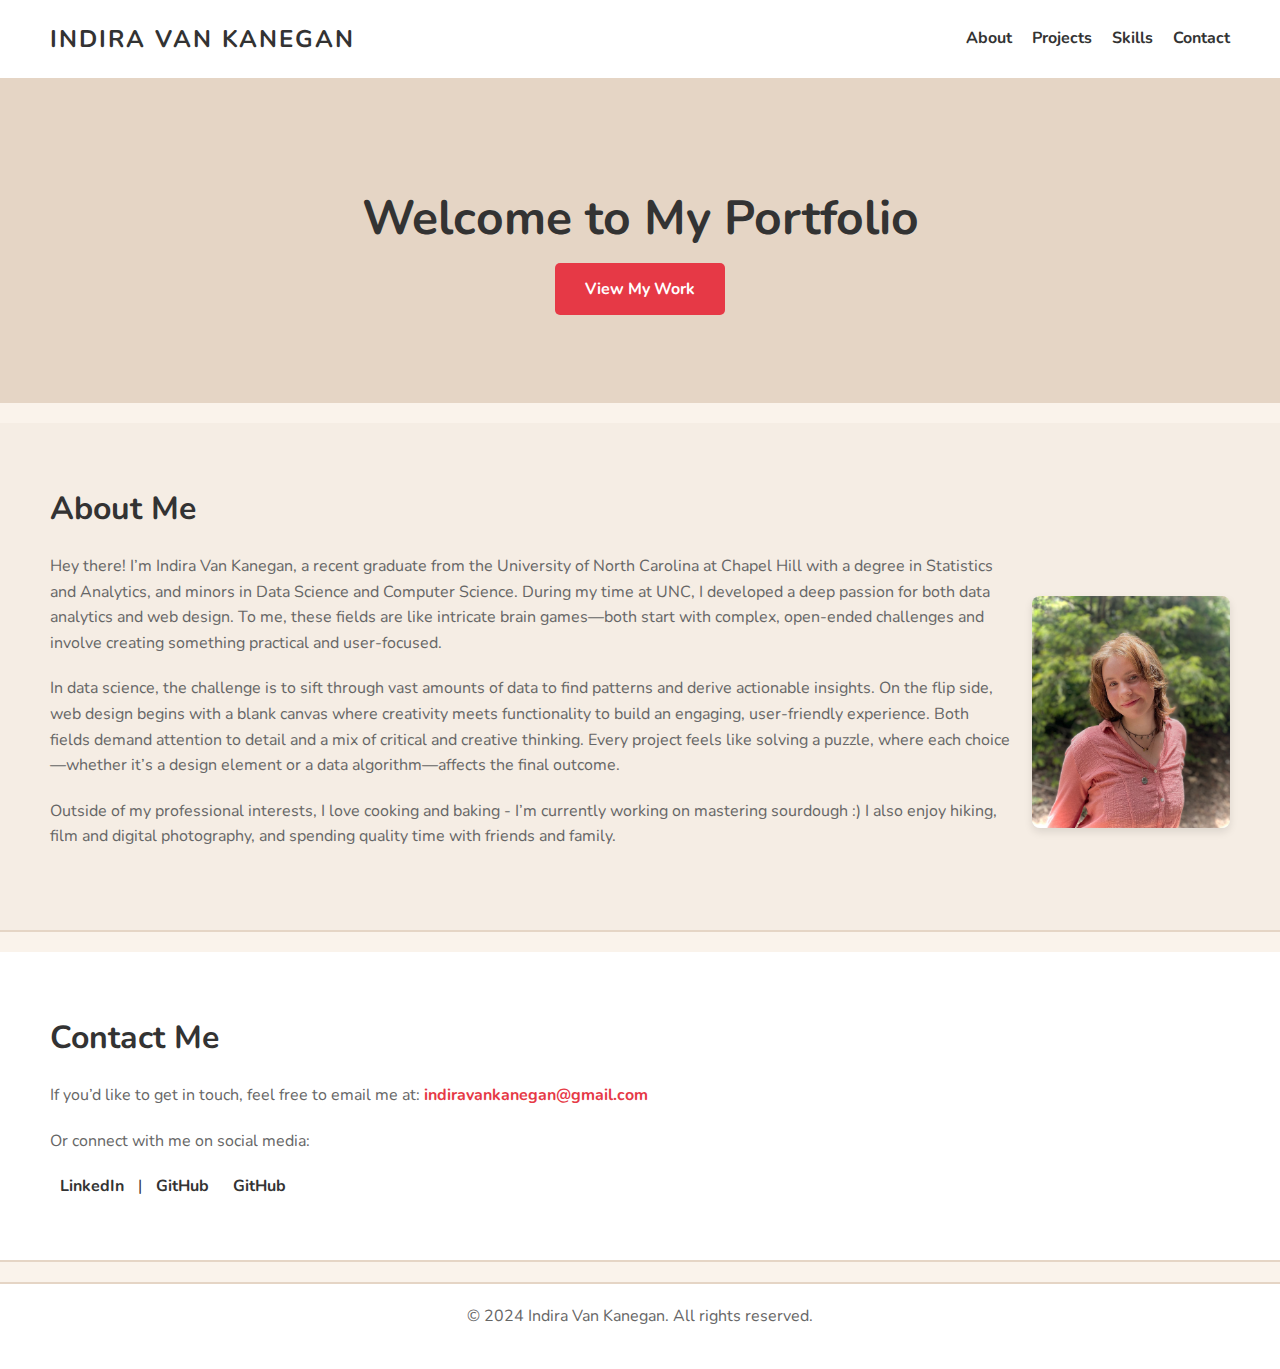
==== index.html @ 3de41fb9 "Initial commit" ====
<!DOCTYPE html>
<html lang="en">
<head>
    <meta charset="UTF-8">
    <meta name="viewport" content="width=device-width, initial-scale=1.0">
    <title>Indira Van Kanegan</title>
    <link rel="stylesheet" href="styles.css">
    <link rel="preconnect" href="https://fonts.googleapis.com">
    <link rel="preconnect" href="https://fonts.gstatic.com" crossorigin>
    <link href="https://fonts.googleapis.com/css2?family=Nunito:wght@300;400;700&display=swap" rel="stylesheet">
</head>
<body>
    <header>
        <div class="logo">Indira Van Kanegan</div>
        <nav>
            <ul>
                <li><a href="/index.html#about">About</a></li>
                <li><a href="/projects.html">Projects</a></li>
                <li><a href="/skills.html">Skills</a></li>
                <li><a href="/index.html#contact">Contact</a></li>
            </ul>
        </nav>
    </header>

    <main>
        <section id="hero">
            <div class="hero-content">
                <h1>Welcome to My Portfolio</h1>
                <a href="/projects.html" class="cta-button">View My Work</a>
            </div>
        </section>

        <section id="about" class="section">
            <h2>About Me</h2>
            <div class="about-container">
                <div class="words">
                    <p>Hey there! I’m Indira Van Kanegan, a recent graduate from the University of North Carolina at Chapel Hill with a degree in Statistics and Analytics, and minors in Data Science and Computer Science. During my time at UNC, I developed a deep passion for both data analytics and web design. To me, these fields are like intricate brain games—both start with complex, open-ended challenges and involve creating something practical and user-focused.</p>
                    <p>In data science, the challenge is to sift through vast amounts of data to find patterns and derive actionable insights. On the flip side, web design begins with a blank canvas where creativity meets functionality to build an engaging, user-friendly experience. Both fields demand attention to detail and a mix of critical and creative thinking. Every project feels like solving a puzzle, where each choice—whether it’s a design element or a data algorithm—affects the final outcome.</p>
                    <p>Outside of my professional interests, I love cooking and baking - I’m currently working on mastering sourdough :) I also enjoy hiking, film and digital photography, and spending quality time with friends and family.</p>
                </div>
                <div class="pic">
                    <img src="headshot.JPG" alt="Indira Van Kanegan" class="about-image">
                </div>
            </div>

        </section>
        

        <section id="contact" class="section">
            <h2>Contact Me</h2>
            <p>If you’d like to get in touch, feel free to email me at:
            <a href="mailto:indiravankanegan@gmail.com" class="email-link">indiravankanegan@gmail.com</a>
        </p>
            
            <p>Or connect with me on social media:</p>
            <div class="social-links">
                <a href="https://www.linkedin.com/in/indira-vankanegan/" target="_blank">LinkedIn</a> |
                <a href="https://github.com/indiravankanegan" target="_blank">GitHub</a>
                <a href="https://github.com/indiravankanegan" target="_blank">GitHub</a>

            </div>
        </section>
    </main>

    <footer>
        <p>&copy; 2024 Indira Van Kanegan. All rights reserved.</p>
    </footer>
</body>
</html>
---- styles.css ----
/* Resetting default styles */
* {
    margin: 0;
    padding: 0;
    box-sizing: border-box;
}

/* Body style */
body {
    font-family: 'Nunito', sans-serif;
    color: #333;
    background-color: #faf3eb;
    line-height: 1.6;
}

/* Header styling */
header {
    background-color: #fff;
    padding: 20px 50px;
    border-bottom: 2px solid #e5d5c5;
    display: flex;
    justify-content: space-between;
    align-items: center;
}

.logo {
    font-size: 24px;
    font-weight: 700;
    color: #333;
    text-transform: uppercase;
    letter-spacing: 2px;
}

nav ul {
    list-style: none;
    display: flex;
    gap: 20px;
}

nav ul li a {
    text-decoration: none;
    color: #333;
    font-weight: 700;
    transition: color 0.3s ease;
    position: relative;
}

nav ul li a::after {
    content: '';
    display: block;
    width: 0;
    height: 2px;
    background: #e63946; /* Red */
    transition: width 0.3s;
    position: absolute;
    bottom: -3px;
    left: 0;
}
.about-container {
    display: flex ;
    align-items: center;
    justify-content: space-between;
    gap: 20px; 
}

.about-container p {
    flex: 1;
}

.about-image {
    width: 700px; 
    height: auto;
    border-radius: 8px; /* Optional: add rounded corners */
    box-shadow: 0 4px 8px rgba(0, 0, 0, 0.1); /* Optional: add a shadow for better visual effect */
}

img {
    max-width: 100%;
    height: auto;
    display: block;
}

nav ul li a:hover::after {
    width: 100%;
}

nav ul li a:hover {
    color: #0047ab;
}

#hero {
    background-color: #e5d5c5;
    color: #333;
    padding: 100px 50px;
    text-align: center;
}

.hero-content h1 {
    font-size: 48px;
    margin-bottom: 20px;
    color: #333;
}

.hero-content p {
    font-size: 18px;
    margin-bottom: 40px;
    color: #666;
}

.cta-button {
    background-color: #e63946; /* Red */
    color: #fff;
    padding: 15px 30px;
    text-decoration: none;
    border-radius: 5px;
    font-weight: 700;
    transition: background-color 0.3s ease;
}

.cta-button:hover {
    background-color: #0047ab; /* Cobalt Blue */
    color: #fff; /* Ensuring the text color remains white on hover */
}

/* Section styling */
.section {
    padding: 60px 50px;
    margin: 20px 0;
    background-color: #fff;
    border-bottom: 2px solid #e5d5c5;
}

h2 {
    color: #333;
    margin-bottom: 20px;
    font-size: 32px;
}

p {
    color: #666;
    margin-bottom: 20px;
    font-size: 16px;
}


/* Footer styling */
footer {
    background-color: #fff;
    padding: 20px 50px;
    border-top: 2px solid #e5d5c5;
    text-align: center;
    display: flex;
    justify-content: center; /* Centering the content horizontally */
    align-items: center; /* Centering the content vertically */
    color: #666;

}

/* Adding more warmth and texture */
body {
    background-color: #faf3eb;
}

.section:nth-child(even) {
    background-color: #f5ede4;
}

.section:nth-child(odd) {
    background-color: #fff;
}

a {
    color: #e63946;
}

a:hover {
    color: #0047ab;
}


/* Contact section styling */


.email-link {
    color: #e63946; 
    font-weight: 700;
    text-decoration: none;
    transition: color 0.3s ease;
}

.email-link:hover {
    color: #0047ab; 
}

.social-links {
    margin-top: 20px;
}

.social-links a {
    color: #333;
    text-decoration: none;
    margin: 0 10px;
    font-weight: 700;
}

.social-links a:hover {
    color: #e63946; 
}

/* Skills section styling */
#skills {
    padding: 60px 50px;
    background-color: #f5ede4; /* Warm neutral background */
}

.skill-category {
    margin-bottom: 40px;
}

.skill-category h3 {
    font-size: 24px;
    color: #333;
    margin-bottom: 15px;
    border-bottom: 2px solid #e63946; /* Red underline for emphasis */
    display: inline-block;
}

.skill-category ul {
    list-style-type: disc;
    margin-left: 20px;
}

.skill-category ul li {
    font-size: 16px;
    color: #666;
    margin-bottom: 10px;
    line-height: 1.5;
}

/* Projects section styling */
#projects {
    padding: 60px 50px;
    background-color: #f5ede4; 
}
#ind-projects {
    padding: 60px 50px;
    background-color: #f9f3ec; 
}

.project-category {
    margin-bottom: 40px;
}


.project-category h3 {
    font-size: 24px;
    color: #333;
    margin-bottom: 15px;
    border-bottom: 2px solid #e63946; /* Red underline for emphasis */
    display: inline-block;
}

.project-category ul {
    list-style-type: none;
    padding-left: 0;
}

.project-category ul li {
    margin-bottom: 20px;
}


.project-category ul li h4 {
    font-size: 18px;
    margin-bottom: 5px;
    color: #333;
}

.project-category ul li h4 a {
    text-decoration: none;
    color: #e63946; /* Red link color */
    transition: color 0.3s ease;
}

.project-category ul li h4 a:hover {
    color: #0072b1; /* Cobalt Blue on hover */
}

.project-category ul li p {
    font-size: 16px;
    color: #666;
    line-height: 1.5;
}

.project-deets > ul > li {
    margin-left: 30px;
    font-size: 16px;
    color: #666;
    list-style-type: disc
}
.project-deets > ul > li > ul > li{
    margin-left: 30px;
    font-size: 16px;
    color: #666;
    list-style-type: disc
}
.project-deets > ol > li {
    margin-left: 30px;
    font-size: 16px;
    color: #666;
    list-style-type: disc
}

.tech > li {
    margin-left: 30px;
    font-size: 16px;
    color: #666;
    list-style-type: disc;
    line-height: 1 !important;
}
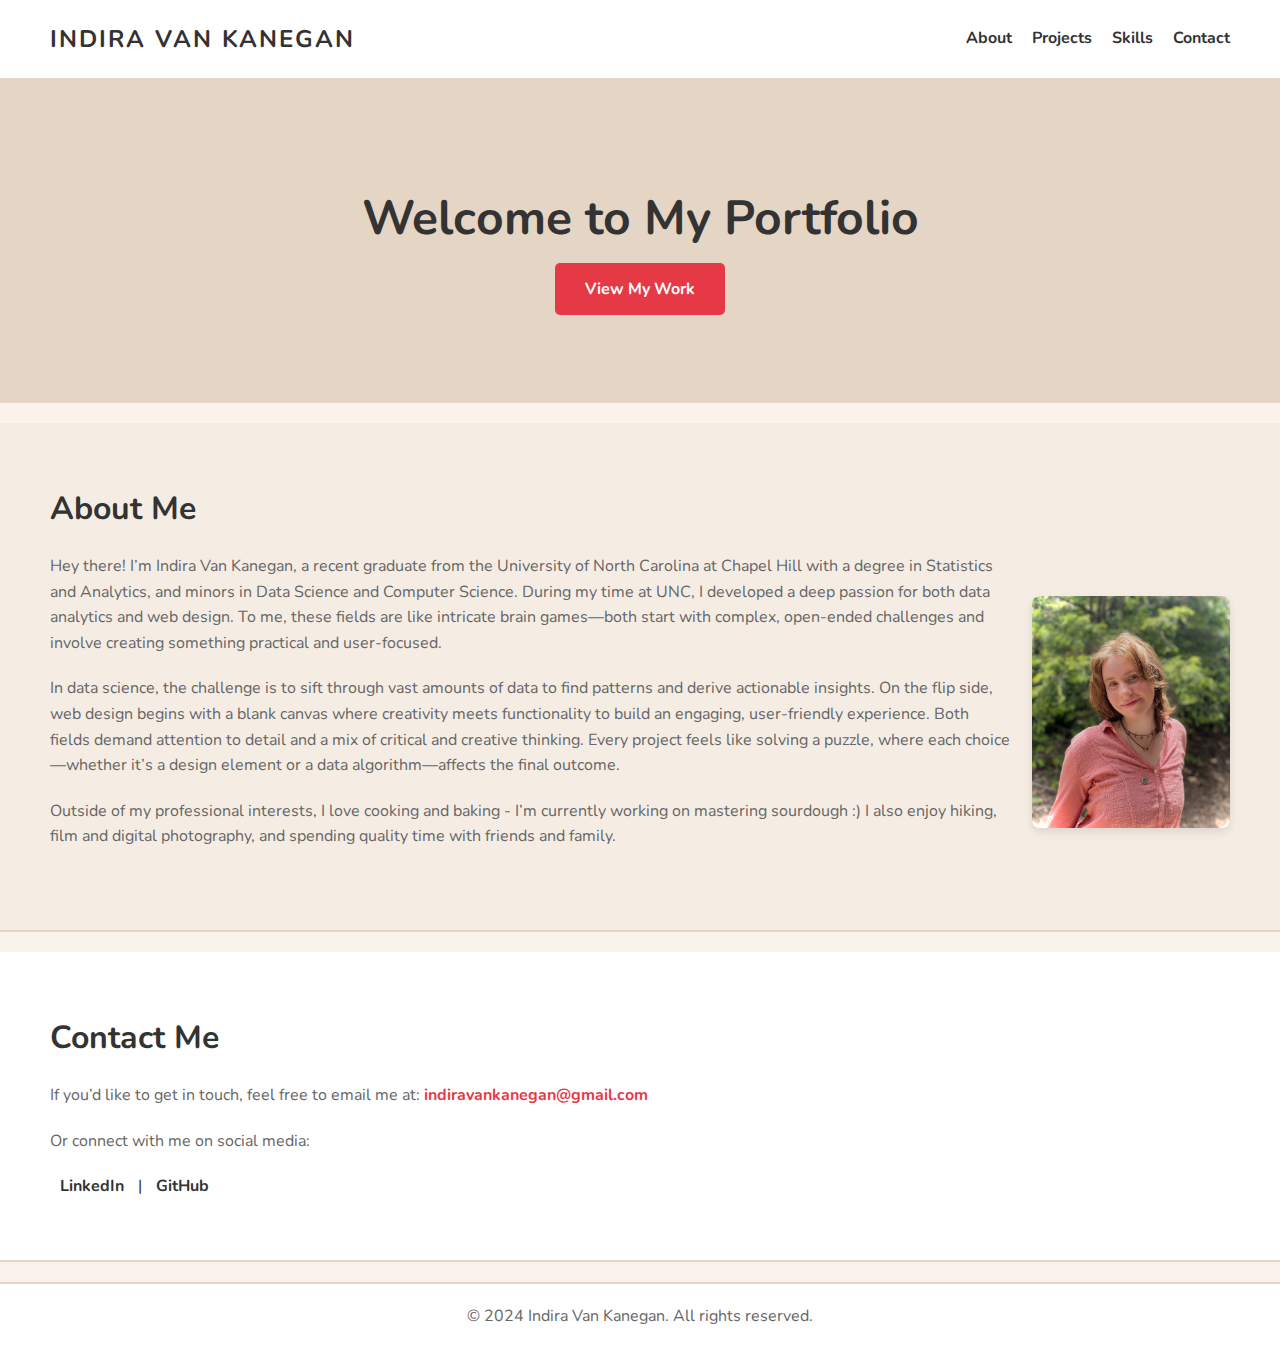
==== commit 90ace01a: "changing file paths" ====
--- a/index.html
+++ b/index.html
@@ -14,10 +14,10 @@
         <div class="logo">Indira Van Kanegan</div>
         <nav>
             <ul>
-                <li><a href="/index.html#about">About</a></li>
-                <li><a href="/projects.html">Projects</a></li>
-                <li><a href="/skills.html">Skills</a></li>
-                <li><a href="/index.html#contact">Contact</a></li>
+                <li><a href="index.html#about">About</a></li>
+                <li><a href="projects.html">Projects</a></li>
+                <li><a href="skills.html">Skills</a></li>
+                <li><a href="index.html#contact">Contact</a></li>
             </ul>
         </nav>
     </header>
@@ -26,7 +26,7 @@
         <section id="hero">
             <div class="hero-content">
                 <h1>Welcome to My Portfolio</h1>
-                <a href="/projects.html" class="cta-button">View My Work</a>
+                <a href="projects.html" class="cta-button">View My Work</a>
             </div>
         </section>
 
@@ -56,7 +56,6 @@
             <div class="social-links">
                 <a href="https://www.linkedin.com/in/indira-vankanegan/" target="_blank">LinkedIn</a> |
                 <a href="https://github.com/indiravankanegan" target="_blank">GitHub</a>
-                <a href="https://github.com/indiravankanegan" target="_blank">GitHub</a>
 
             </div>
         </section>
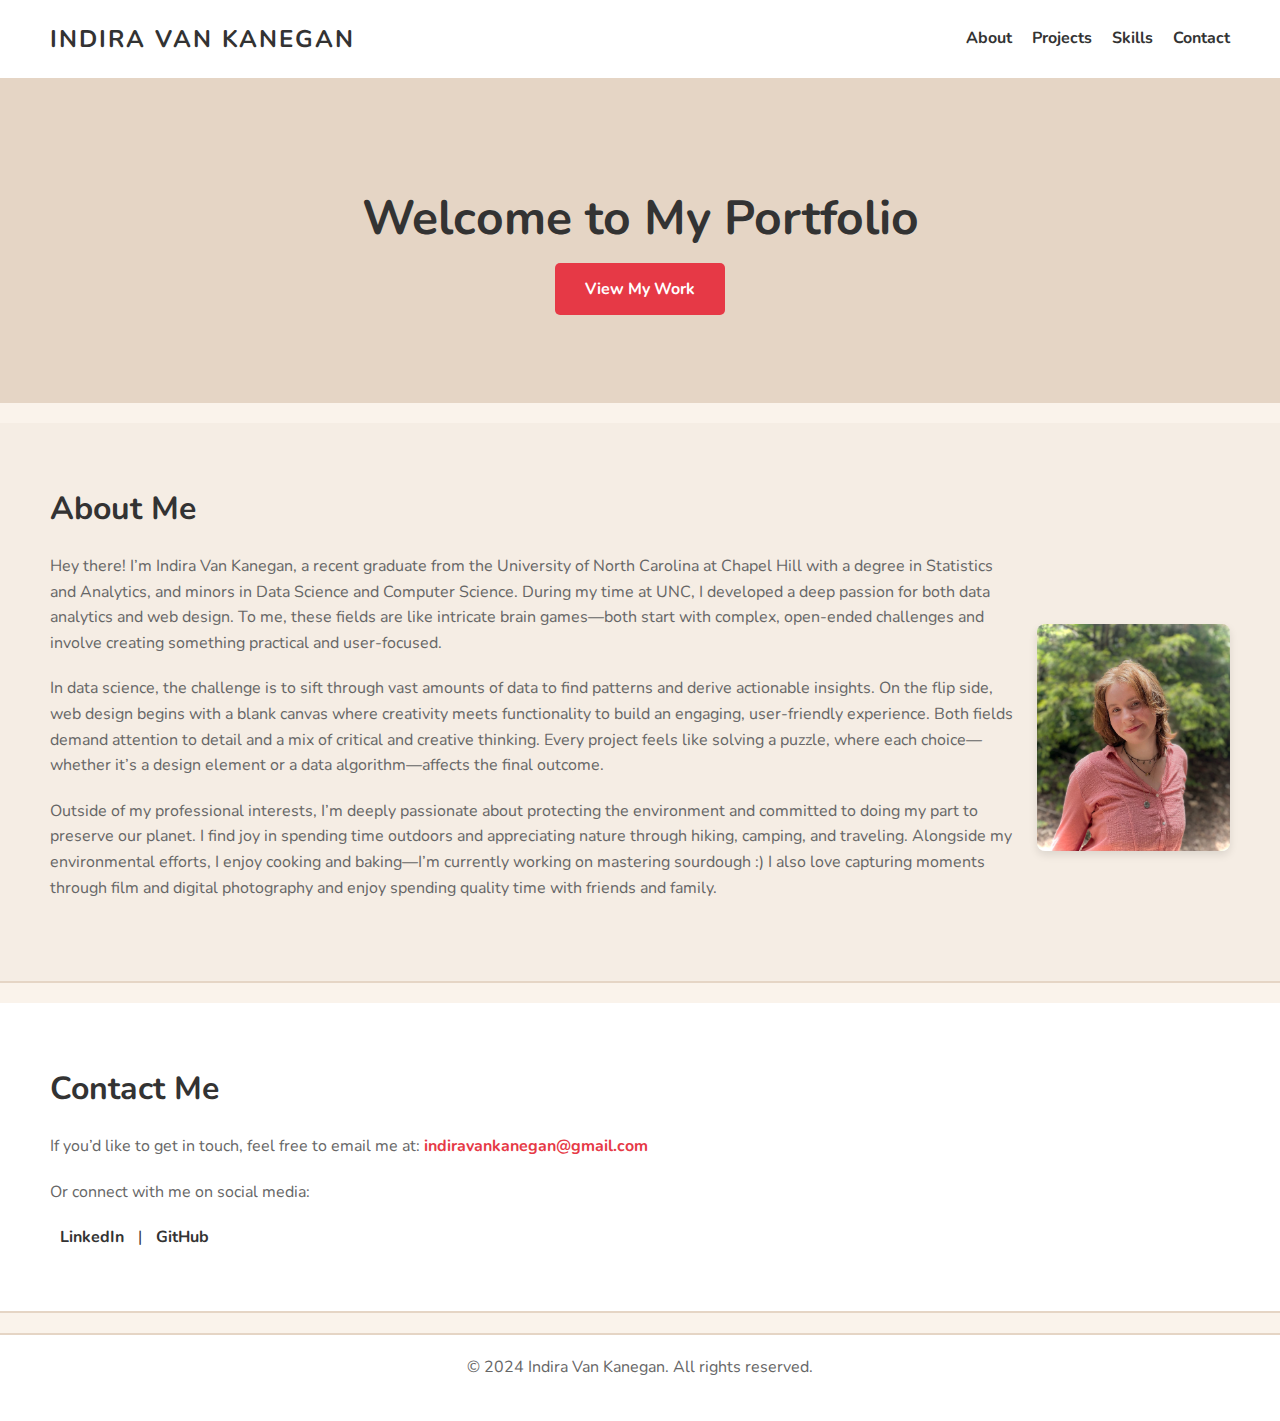
==== commit 9b4934b3: "changed about me section" ====
--- a/index.html
+++ b/index.html
@@ -14,10 +14,10 @@
         <div class="logo">Indira Van Kanegan</div>
         <nav>
             <ul>
-                <li><a href="index.html#about">About</a></li>
-                <li><a href="projects.html">Projects</a></li>
-                <li><a href="skills.html">Skills</a></li>
-                <li><a href="index.html#contact">Contact</a></li>
+                <li><a href="/index.html#about">About</a></li>
+                <li><a href="/projects.html">Projects</a></li>
+                <li><a href="/skills.html">Skills</a></li>
+                <li><a href="/index.html#contact">Contact</a></li>
             </ul>
         </nav>
     </header>
@@ -26,7 +26,7 @@
         <section id="hero">
             <div class="hero-content">
                 <h1>Welcome to My Portfolio</h1>
-                <a href="projects.html" class="cta-button">View My Work</a>
+                <a href="/projects.html" class="cta-button">View My Work</a>
             </div>
         </section>
 
@@ -36,7 +36,7 @@
                 <div class="words">
                     <p>Hey there! I’m Indira Van Kanegan, a recent graduate from the University of North Carolina at Chapel Hill with a degree in Statistics and Analytics, and minors in Data Science and Computer Science. During my time at UNC, I developed a deep passion for both data analytics and web design. To me, these fields are like intricate brain games—both start with complex, open-ended challenges and involve creating something practical and user-focused.</p>
                     <p>In data science, the challenge is to sift through vast amounts of data to find patterns and derive actionable insights. On the flip side, web design begins with a blank canvas where creativity meets functionality to build an engaging, user-friendly experience. Both fields demand attention to detail and a mix of critical and creative thinking. Every project feels like solving a puzzle, where each choice—whether it’s a design element or a data algorithm—affects the final outcome.</p>
-                    <p>Outside of my professional interests, I love cooking and baking - I’m currently working on mastering sourdough :) I also enjoy hiking, film and digital photography, and spending quality time with friends and family.</p>
+                    <p>Outside of my professional interests, I’m deeply passionate about protecting the environment and committed to doing my part to preserve our planet. I find joy in spending time outdoors and appreciating nature through hiking, camping, and traveling. Alongside my environmental efforts, I enjoy cooking and baking—I’m currently working on mastering sourdough :) I also love capturing moments through film and digital photography and enjoy spending quality time with friends and family.</p>
                 </div>
                 <div class="pic">
                     <img src="headshot.JPG" alt="Indira Van Kanegan" class="about-image">
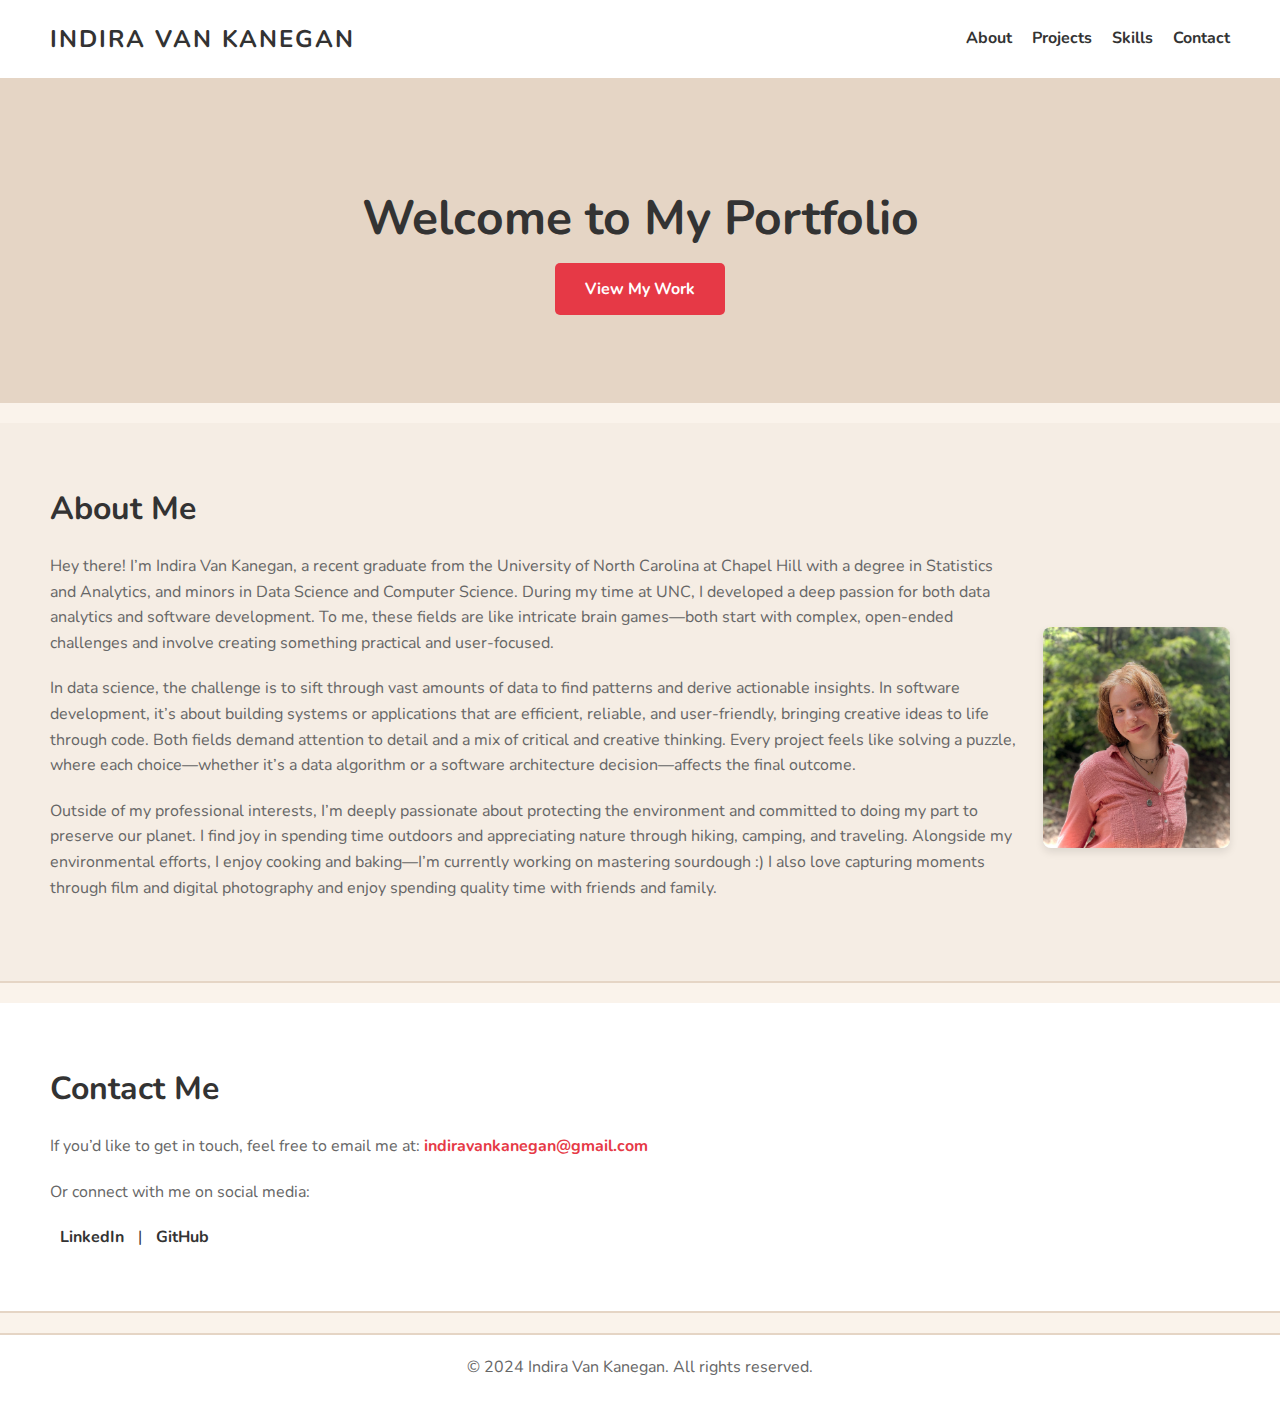
==== commit dc1f69b1: "Update index.html" ====
--- a/index.html
+++ b/index.html
@@ -8,6 +8,8 @@
     <link rel="preconnect" href="https://fonts.googleapis.com">
     <link rel="preconnect" href="https://fonts.gstatic.com" crossorigin>
     <link href="https://fonts.googleapis.com/css2?family=Nunito:wght@300;400;700&display=swap" rel="stylesheet">
+    <link rel="icon" href="/Logo.png" type="image/png">
+
 </head>
 <body>
     <header>
@@ -34,8 +36,8 @@
             <h2>About Me</h2>
             <div class="about-container">
                 <div class="words">
-                    <p>Hey there! I’m Indira Van Kanegan, a recent graduate from the University of North Carolina at Chapel Hill with a degree in Statistics and Analytics, and minors in Data Science and Computer Science. During my time at UNC, I developed a deep passion for both data analytics and web design. To me, these fields are like intricate brain games—both start with complex, open-ended challenges and involve creating something practical and user-focused.</p>
-                    <p>In data science, the challenge is to sift through vast amounts of data to find patterns and derive actionable insights. On the flip side, web design begins with a blank canvas where creativity meets functionality to build an engaging, user-friendly experience. Both fields demand attention to detail and a mix of critical and creative thinking. Every project feels like solving a puzzle, where each choice—whether it’s a design element or a data algorithm—affects the final outcome.</p>
+                    <p>Hey there! I’m Indira Van Kanegan, a recent graduate from the University of North Carolina at Chapel Hill with a degree in Statistics and Analytics, and minors in Data Science and Computer Science. During my time at UNC, I developed a deep passion for both data analytics and software development. To me, these fields are like intricate brain games—both start with complex, open-ended challenges and involve creating something practical and user-focused.</p>
+                    <p>In data science, the challenge is to sift through vast amounts of data to find patterns and derive actionable insights. In software development, it’s about building systems or applications that are efficient, reliable, and user-friendly, bringing creative ideas to life through code. Both fields demand attention to detail and a mix of critical and creative thinking. Every project feels like solving a puzzle, where each choice—whether it’s a data algorithm or a software architecture decision—affects the final outcome.</p>
                     <p>Outside of my professional interests, I’m deeply passionate about protecting the environment and committed to doing my part to preserve our planet. I find joy in spending time outdoors and appreciating nature through hiking, camping, and traveling. Alongside my environmental efforts, I enjoy cooking and baking—I’m currently working on mastering sourdough :) I also love capturing moments through film and digital photography and enjoy spending quality time with friends and family.</p>
                 </div>
                 <div class="pic">
